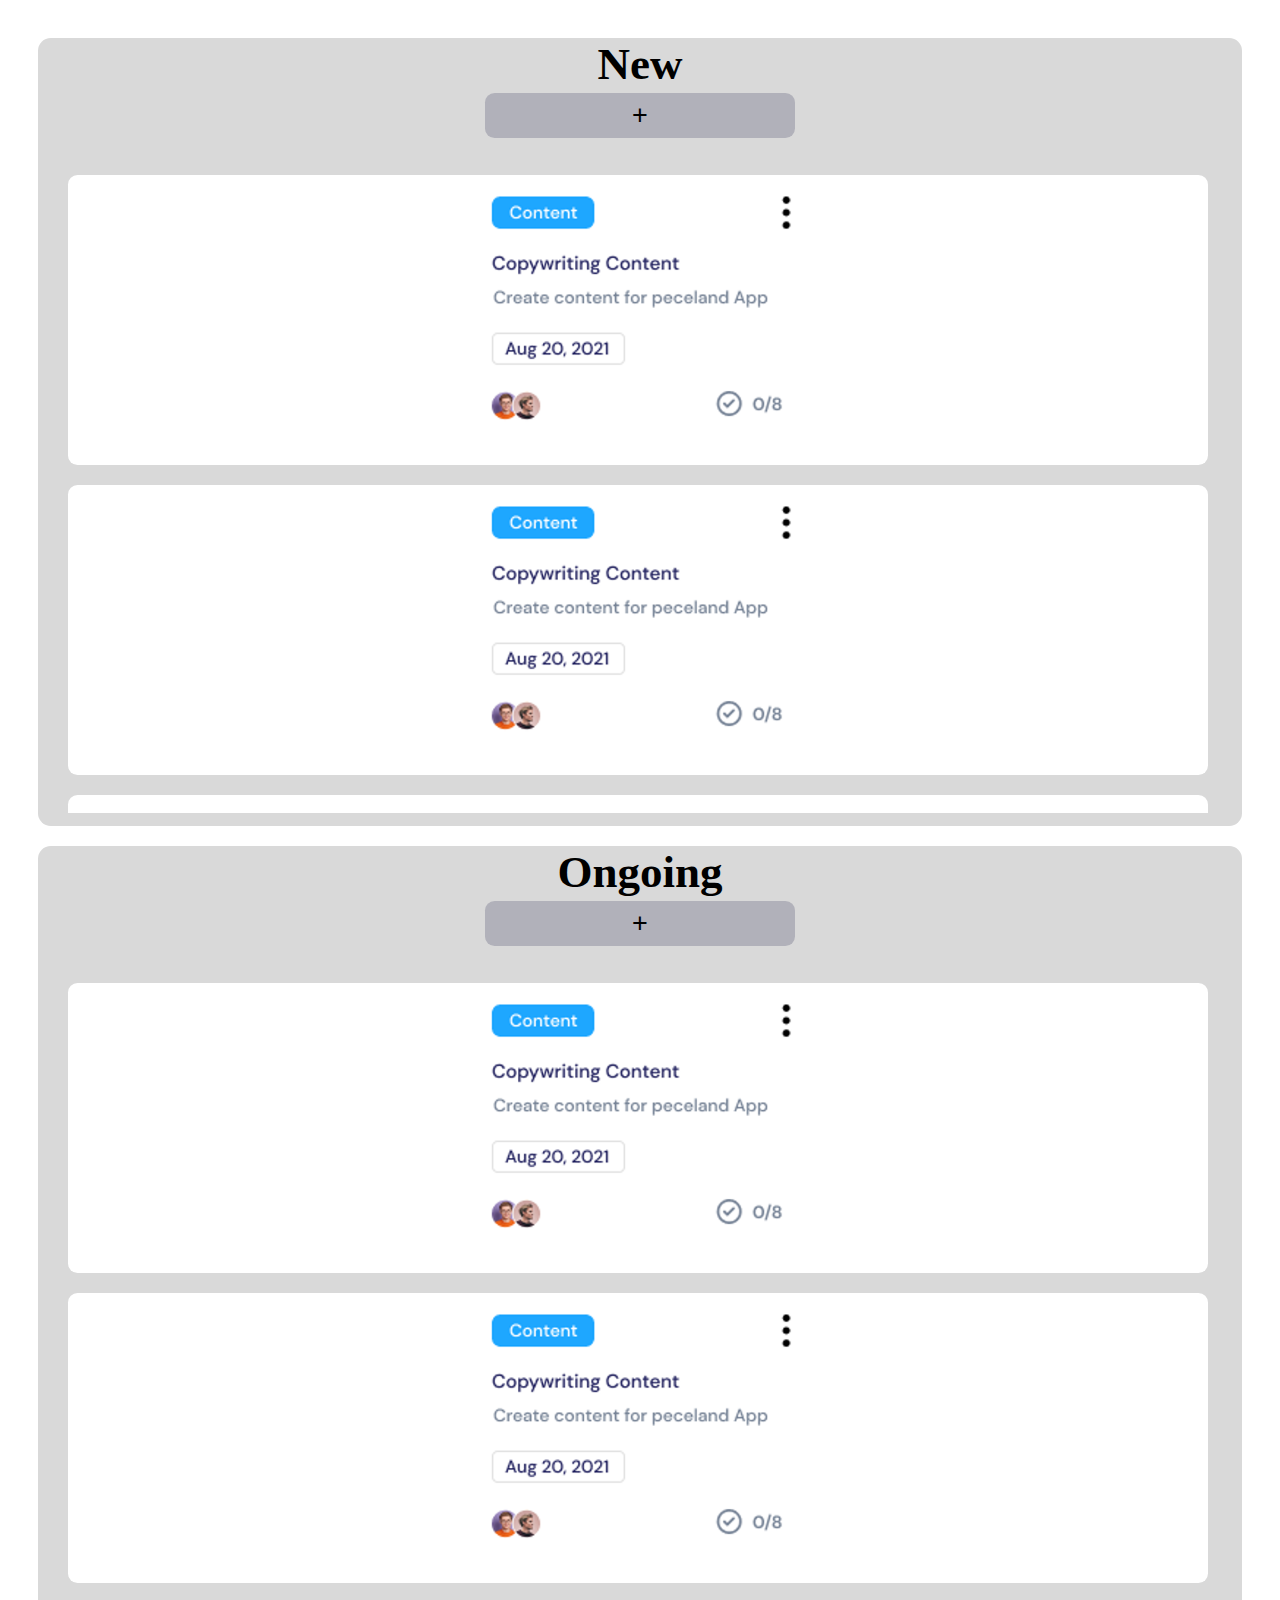
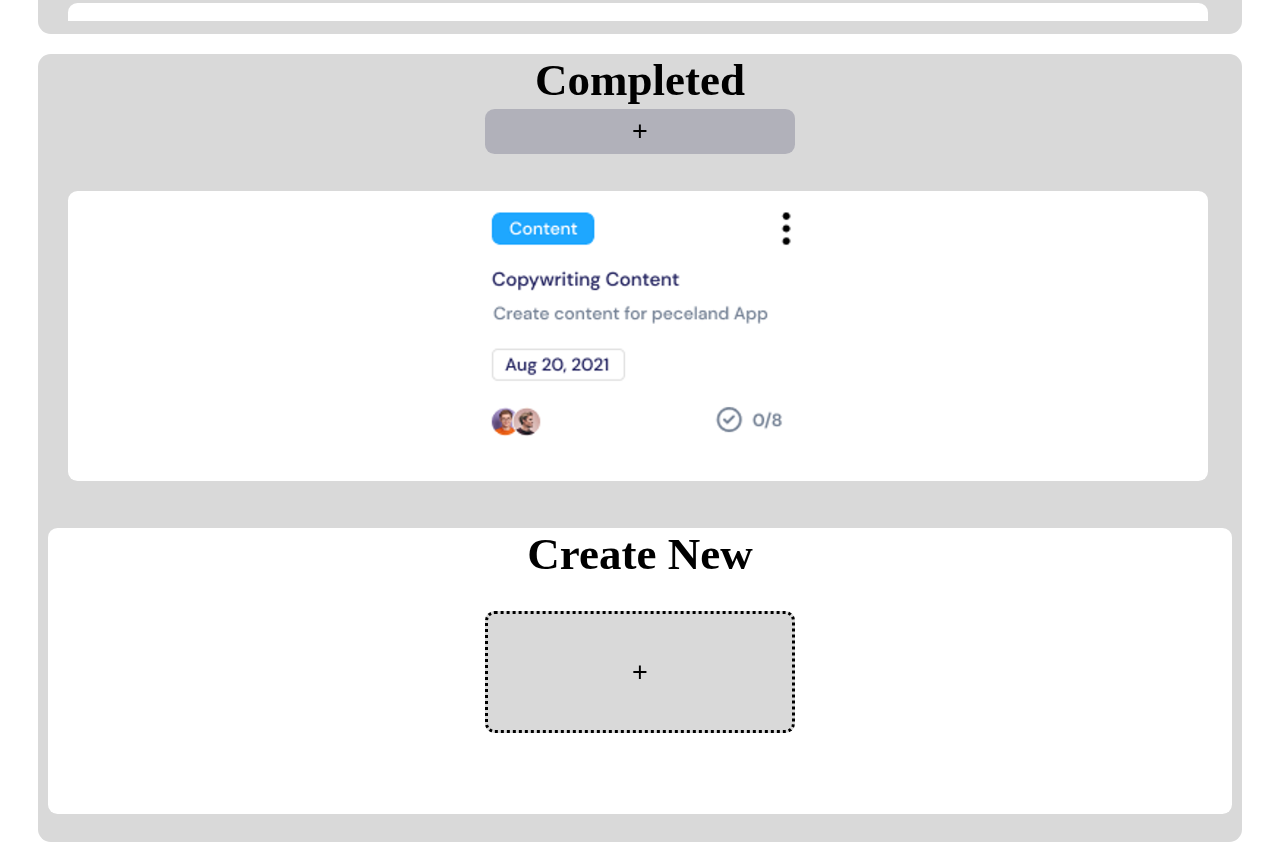
==== projects.html @ e3ab911e "dry code" ====
<html lang="en">
  <head>
    <meta charset="UTF-8" />
    <meta http-equiv="X-UA-Compatible" content="IE=edge" />
    <meta name="viewport" content="width=device-width, initial-scale=1.0" />
    <title>Document</title>
    <link rel="stylesheet" href="projects.css" />
  </head>
  <body>
    <div class="flex-container">
      <div class="flex-item-left">
        <div class="container">
          <h2>New</h2>
          <button>+</button>
          <div class="scroller">
            <div class="project-items"><img src="img.png" alt="" /></div>
            <div class="project-items"><img src="img.png" alt="" /></div>
            <div class="project-items"><img src="img.png" alt="" /></div>
            <div class="project-items"><img src="img.png" alt="" /></div>
            <div class="project-items"><img src="img.png" alt="" /></div>
            <div class="project-items"><img src="img.png" alt="" /></div>
          </div>
        </div>
      </div>
      <div class="flex-item-right">
        <div class="container">
          <h2>Ongoing</h2>
          <button>+</button>
          <div class="scroller">
            <div class="project-items"><img src="img.png" alt="" />
             
            </div>
            <div class="project-items"><img src="img.png" alt="" /></div>
            <div class="project-items"><img src="img.png" alt="" /></div>
            <div class="project-items"><img src="img.png" alt="" /></div>
            <div class="project-items"><img src="img.png" alt="" /></div>
          </div>
        </div>
      </div>
      <div class="flex-item-left">
        <div class="container">
          <h2>Completed</h2>
          <button>+</button>

          <div class="scroller-1">
            <div class="project-items"><img src="img.png" alt="" /></div>
            <div class="project-items"><img src="img.png" alt="" /></div>
            <div class="project-items"><img src="img.png" alt="" /></div>
            <div class="project-items"><img src="img.png" alt="" /></div>
            
            
            
          </div>
          
          <div class="create-button">
            <h2>Create New</h2>
            <button>+</button>
          </div>
        </div>
      </div>
    </div>
  </body>
</html>
---- projects.css ----
* {
  box-sizing: border-box;
}
.flex-container {
  padding: 20px;
  display: flex;
  flex-direction: row;
  padding: 20px;
  height: 100vh;
  font-size: 30px;
  text-align: center;
}
.container {
  padding: 10px;
  border-radius: 0.8rem;
  height: 788px;
  background: #d9d9d9;
  text-align: center;
}
.container > h2 {
  margin-top: -29px;
  padding: 19px;
}
.flex-item-left {
  padding: 10px;
  flex: 50%;
}
.flex-item-right {
  padding: 10px;
  flex: 50%;
}
button {
  background-color: #b1b1ba;
  width: 310px;
  border: none;
  border-radius: 0.6rem;
  font-size: 27px;
  margin-top: -53px;
  height: 45px;
}
button:hover {
  border: 3px solid black;
}
.scroller {
  height: 658px;
  padding: 20px;
  width: 99.7%;
  overflow: scroll;
  overflow-x: hidden;
  background-color: #d9d9d9;
  flex-direction: row;
  margin-top: 9px;
}
.scroller-1{
  height: 319px;
  padding: 20px;
  width: 99.7%;
  overflow: scroll;
  overflow-x: hidden;
  background-color: #d9d9d9;
  flex-direction: row;
  margin-top: 9px;
}
.project-items {
  padding: 13px;
  flex: 50%;
  margin-bottom: 20px;
  background-color: #fff;
  height: 290px;
  border-radius: 0.6rem;
}
.project-items:hover {
  box-shadow: 0 4px 8px 0 rgba(0, 0, 0, 0.2), 0 6px 20px 0 rgba(0, 0, 0, 0.19);
}
img {
  height: 241px;
}
.create-button {
  height: 286px;
  /* width: 353px; */
  border-radius: 0.6rem;
  background: white;
  text-align: center;
}
.create-button > button {
  background-color: #d9d9d9;
  margin-top: -6px;
  height: 122px;
  border: 3px dotted black;}
@media (max-width: 1410px) {
  .flex-container {
    flex-direction: column;
  }
}
@media (max-width: 460px) {
  button {
    width: 80%;
  }
}
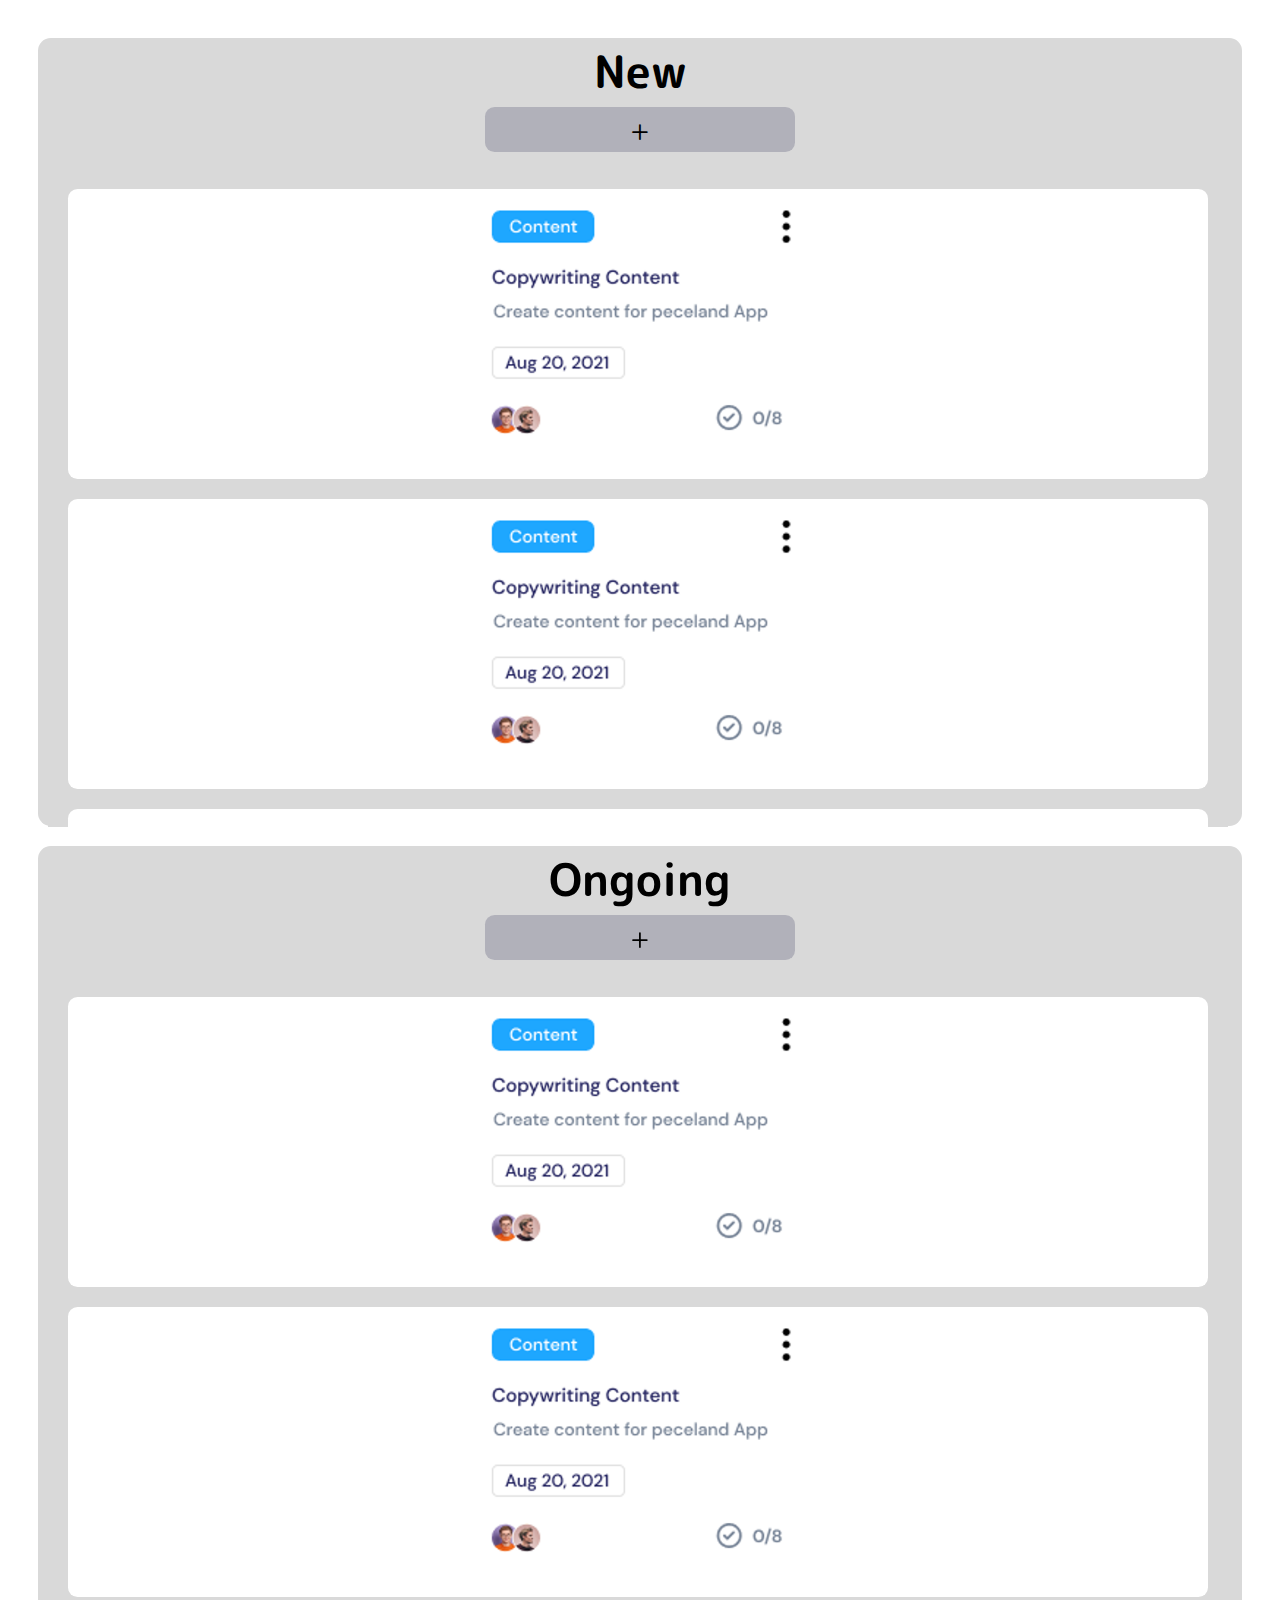
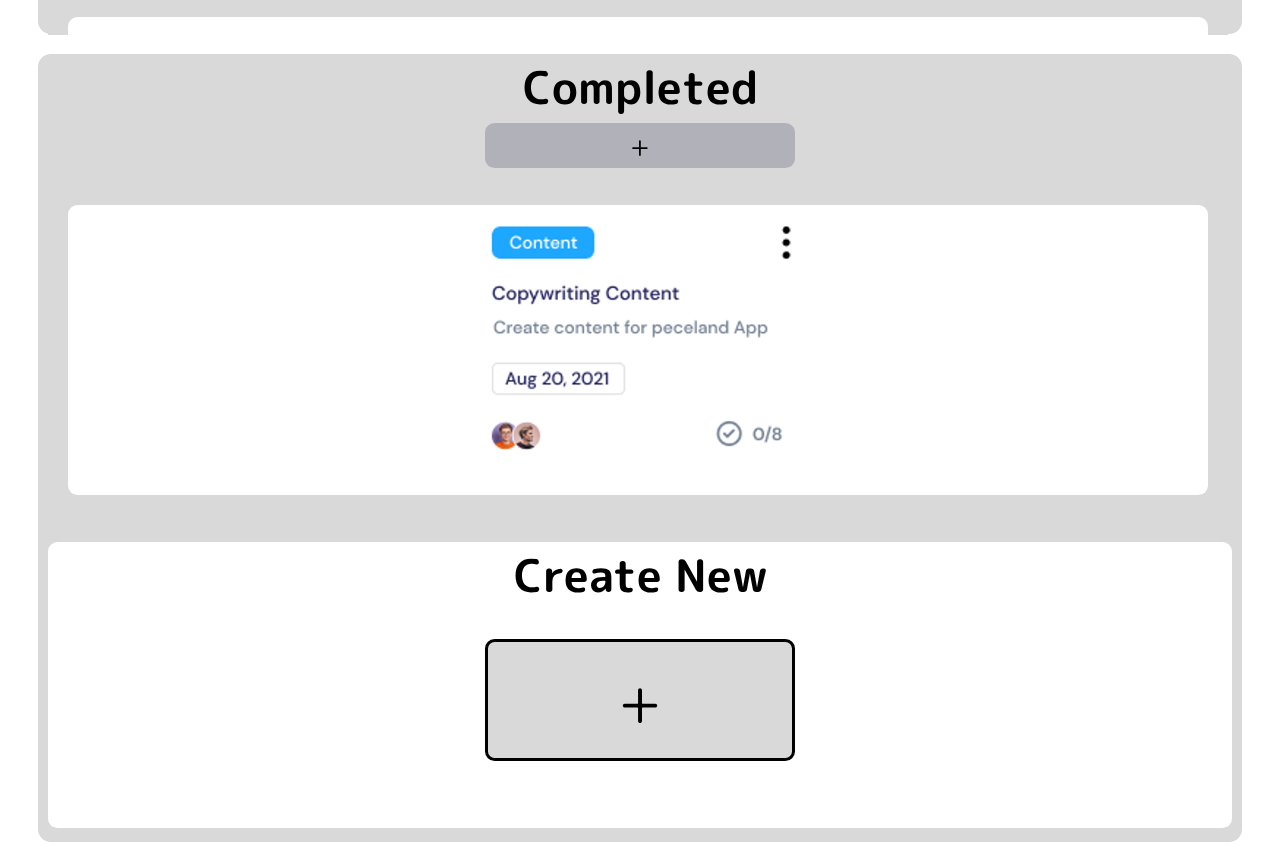
==== commit ddd886e9: "fixes" ====
--- a/projects.html
+++ b/projects.html
@@ -4,6 +4,9 @@
     <meta http-equiv="X-UA-Compatible" content="IE=edge" />
     <meta name="viewport" content="width=device-width, initial-scale=1.0" />
     <title>Document</title>
+    <link rel="preconnect" href="https://fonts.googleapis.com">
+<link rel="preconnect" href="https://fonts.gstatic.com" crossorigin>
+<link href="https://fonts.googleapis.com/css2?family=M+PLUS+Rounded+1c:wght@300&display=swap" rel="stylesheet">
     <link rel="stylesheet" href="projects.css" />
   </head>
   <body>
--- a/projects.css
+++ b/projects.css
@@ -1,5 +1,6 @@
 * {
   box-sizing: border-box;
+  font-family: 'M PLUS Rounded 1c', sans-serif; 
 }
 .flex-container {
   padding: 20px;
@@ -51,7 +52,7 @@
   flex-direction: row;
   margin-top: 9px;
 }
-.scroller-1{
+.scroller-1 {
   height: 319px;
   padding: 20px;
   width: 99.7%;
@@ -85,8 +86,14 @@
 .create-button > button {
   background-color: #d9d9d9;
   margin-top: -6px;
+  font-size: 60px;
   height: 122px;
-  border: 3px dotted black;}
+  border: 3px solid black;
+}
+.create-button>button:hover{
+  border: 6px dotted black;
+  font-size: 80px;
+}
 @media (max-width: 1410px) {
   .flex-container {
     flex-direction: column;
@@ -97,3 +104,12 @@
     width: 80%;
   }
 }
+
+@media (max-width: 530px) {
+  .product-items {
+    width: 100%;
+  }
+  img {
+    width: 100%;
+  }
+}
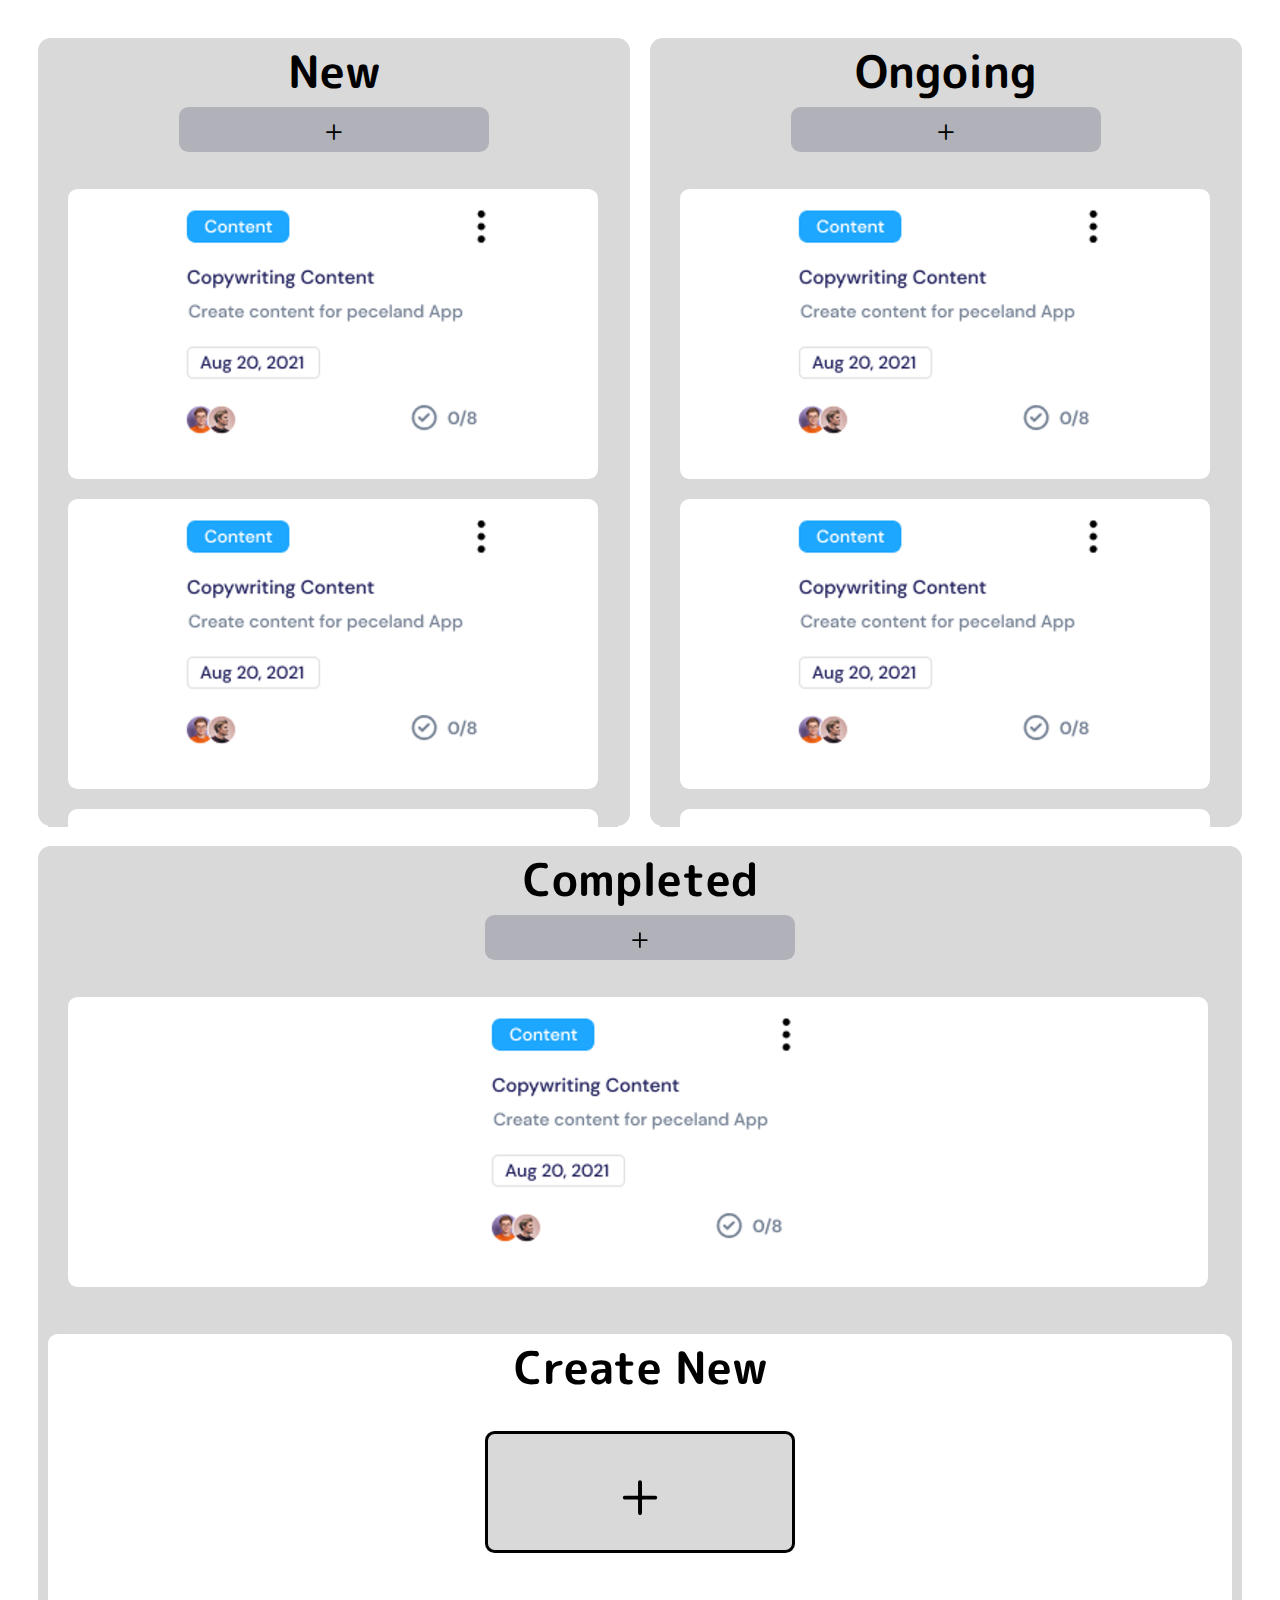
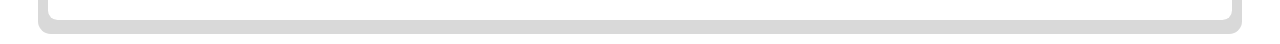
==== commit 556bb82c: "phase-1 responsiveness" ====
--- a/projects.html
+++ b/projects.html
@@ -4,39 +4,42 @@
     <meta http-equiv="X-UA-Compatible" content="IE=edge" />
     <meta name="viewport" content="width=device-width, initial-scale=1.0" />
     <title>Document</title>
-    <link rel="preconnect" href="https://fonts.googleapis.com">
-<link rel="preconnect" href="https://fonts.gstatic.com" crossorigin>
-<link href="https://fonts.googleapis.com/css2?family=M+PLUS+Rounded+1c:wght@300&display=swap" rel="stylesheet">
+    <link rel="preconnect" href="https://fonts.googleapis.com" />
+    <link rel="preconnect" href="https://fonts.gstatic.com" crossorigin />
+    <link
+      href="https://fonts.googleapis.com/css2?family=M+PLUS+Rounded+1c:wght@300&display=swap"
+      rel="stylesheet"
+    />
     <link rel="stylesheet" href="projects.css" />
   </head>
   <body>
     <div class="flex-container">
-      <div class="flex-item-left">
-        <div class="container">
-          <h2>New</h2>
-          <button>+</button>
-          <div class="scroller">
-            <div class="project-items"><img src="img.png" alt="" /></div>
-            <div class="project-items"><img src="img.png" alt="" /></div>
-            <div class="project-items"><img src="img.png" alt="" /></div>
-            <div class="project-items"><img src="img.png" alt="" /></div>
-            <div class="project-items"><img src="img.png" alt="" /></div>
-            <div class="project-items"><img src="img.png" alt="" /></div>
+      <div class="second-container">
+        <div class="flex-item-left">
+          <div class="container">
+            <h2>New</h2>
+            <button>+</button>
+            <div class="scroller">
+              <div class="project-items"><img src="img.png" alt="" /></div>
+              <div class="project-items"><img src="img.png" alt="" /></div>
+              <div class="project-items"><img src="img.png" alt="" /></div>
+              <div class="project-items"><img src="img.png" alt="" /></div>
+              <div class="project-items"><img src="img.png" alt="" /></div>
+              <div class="project-items"><img src="img.png" alt="" /></div>
+            </div>
           </div>
         </div>
-      </div>
-      <div class="flex-item-right">
-        <div class="container">
-          <h2>Ongoing</h2>
-          <button>+</button>
-          <div class="scroller">
-            <div class="project-items"><img src="img.png" alt="" />
-             
+        <div class="flex-item-right">
+          <div class="container">
+            <h2>Ongoing</h2>
+            <button>+</button>
+            <div class="scroller">
+              <div class="project-items"><img src="img.png" alt="" /></div>
+              <div class="project-items"><img src="img.png" alt="" /></div>
+              <div class="project-items"><img src="img.png" alt="" /></div>
+              <div class="project-items"><img src="img.png" alt="" /></div>
+              <div class="project-items"><img src="img.png" alt="" /></div>
             </div>
-            <div class="project-items"><img src="img.png" alt="" /></div>
-            <div class="project-items"><img src="img.png" alt="" /></div>
-            <div class="project-items"><img src="img.png" alt="" /></div>
-            <div class="project-items"><img src="img.png" alt="" /></div>
           </div>
         </div>
       </div>
@@ -50,11 +53,8 @@
             <div class="project-items"><img src="img.png" alt="" /></div>
             <div class="project-items"><img src="img.png" alt="" /></div>
             <div class="project-items"><img src="img.png" alt="" /></div>
-            
-            
-            
           </div>
-          
+
           <div class="create-button">
             <h2>Create New</h2>
             <button>+</button>
--- a/projects.css
+++ b/projects.css
@@ -10,6 +10,11 @@
   height: 100vh;
   font-size: 30px;
   text-align: center;
+}
+.second-container{
+  display: flex;
+  flex-direction: row;
+  text-align:center;
 }
 .container {
   padding: 10px;
@@ -113,3 +118,9 @@
     width: 100%;
   }
 }
+
+@media(max-width:968px){
+  .second-container{
+    flex-direction: column;
+  }
+}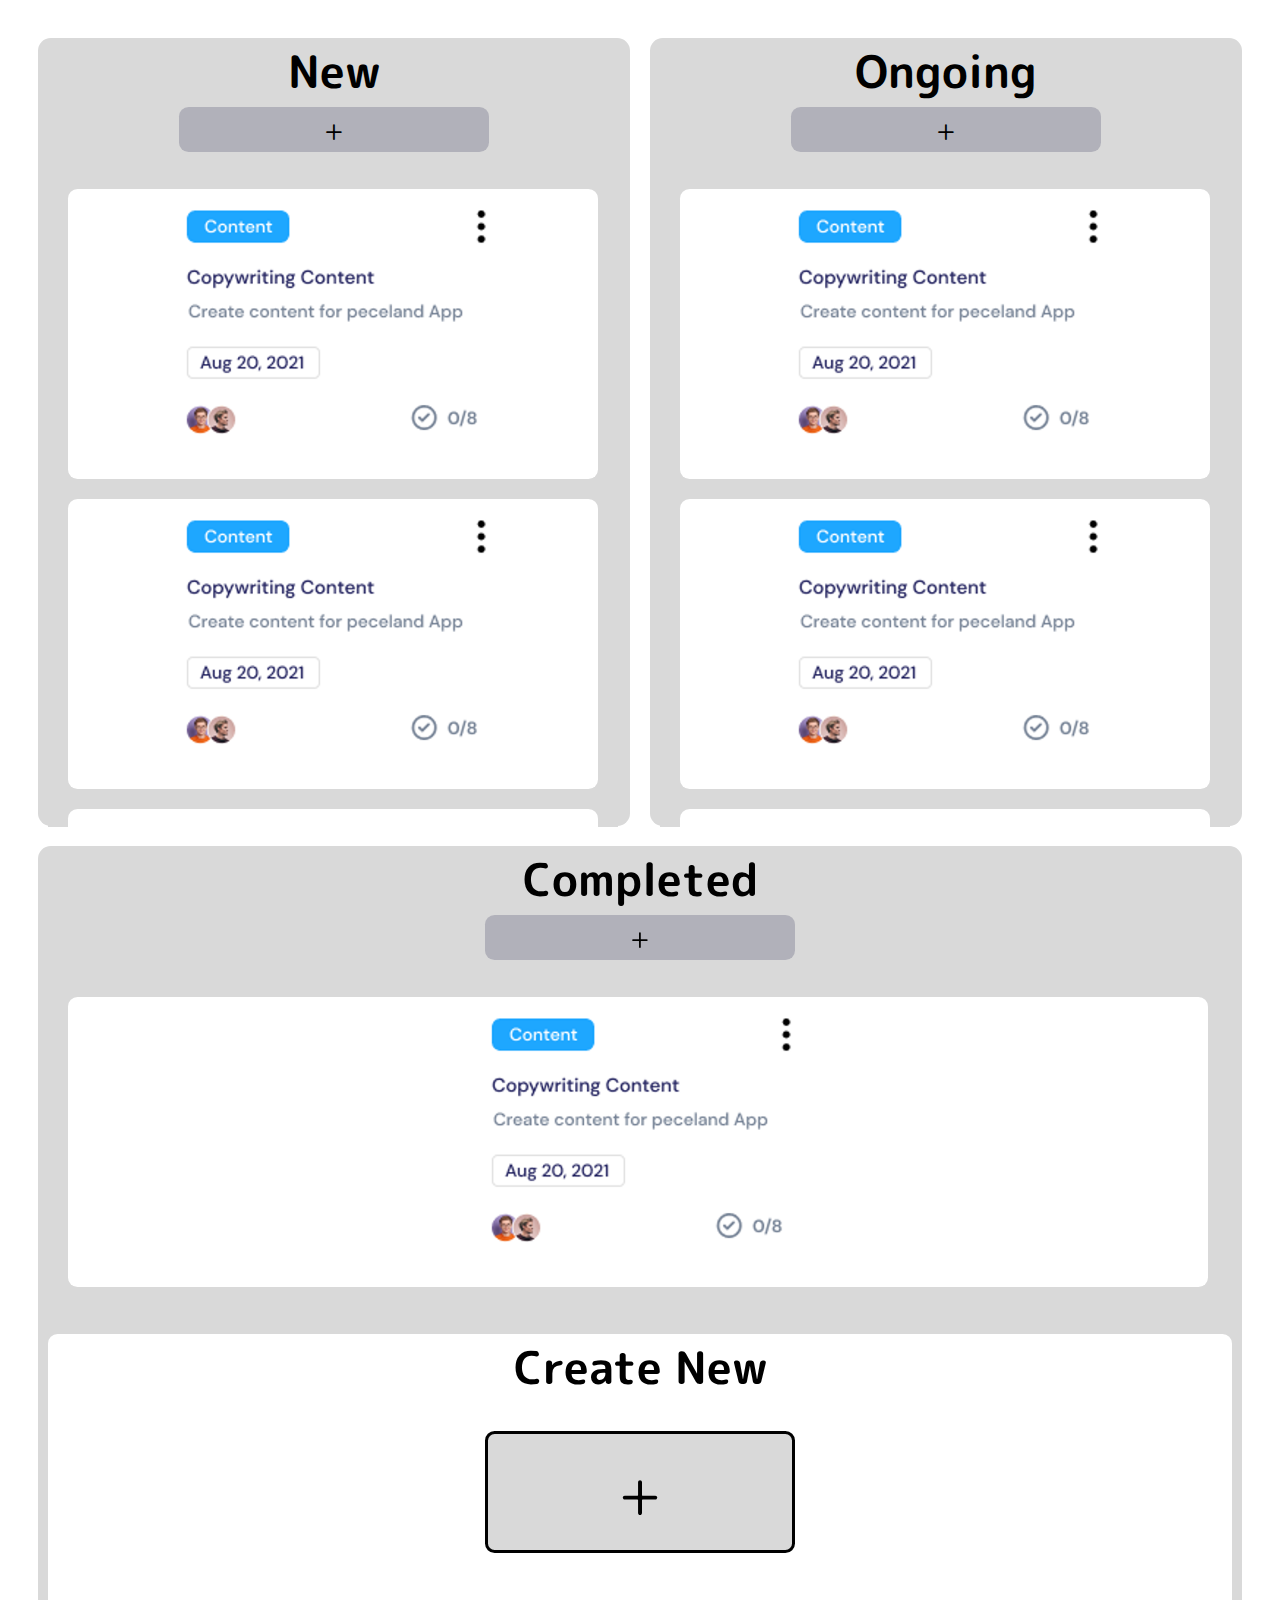
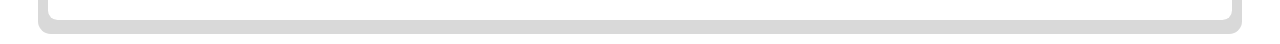
==== commit 0cf46a44: "Update projects.html" ====
--- a/projects.html
+++ b/projects.html
@@ -47,13 +47,14 @@
         <div class="container">
           <h2>Completed</h2>
           <button>+</button>
-
           <div class="scroller-1">
             <div class="project-items"><img src="img.png" alt="" /></div>
             <div class="project-items"><img src="img.png" alt="" /></div>
             <div class="project-items"><img src="img.png" alt="" /></div>
             <div class="project-items"><img src="img.png" alt="" /></div>
           </div>
+
+          
 
           <div class="create-button">
             <h2>Create New</h2>
--- a/projects.css
+++ b/projects.css
@@ -123,4 +123,29 @@
   .second-container{
     flex-direction: column;
   }
-}+}
+@media (max-width: 1410px) {
+  .flex-container {
+    flex-direction: column;
+  }
+}
+@media (max-width: 460px) {
+  button {
+    width: 80%;
+  }
+}
+
+@media (max-width: 530px) {
+  .product-items {
+    width: 100%;
+  }
+  img {
+    width: 100%;
+  }
+}
+
+@media(max-width:968px){
+  .second-container{
+    flex-direction: column;
+  }
+}
